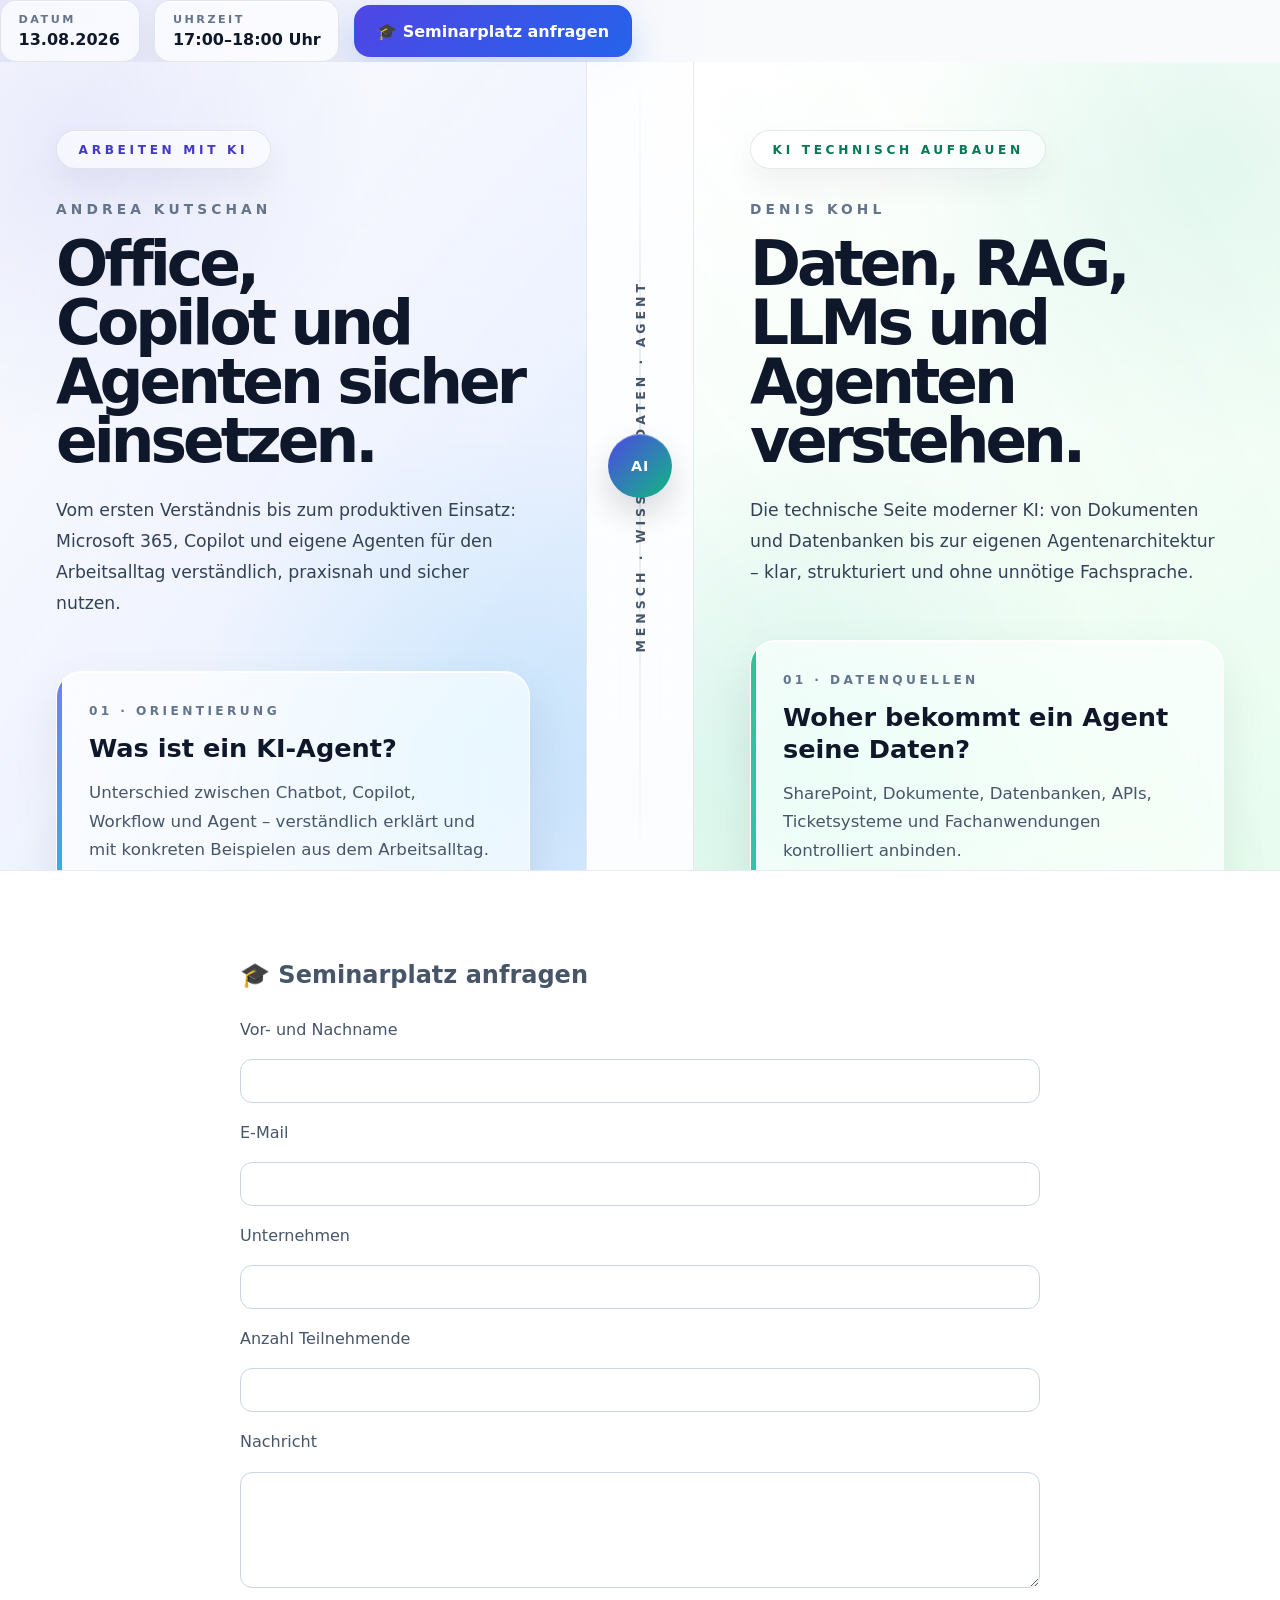
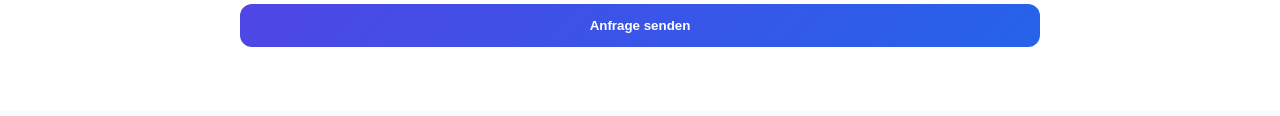
==== index.html @ 703ba658 "Update index.html" ====
<!DOCTYPE html>
<html lang="de">
<head>
    <meta charset="UTF-8">
    <meta name="viewport" content="width=device-width, initial-scale=1.0">

    <title>Office trifft KI-Technik</title>

    <meta name="description"
        content="Live-Online-Session zu Office, Copilot, RAG, LLMs und KI-Agenten für den professionellen Arbeitsalltag.">

    <link rel="stylesheet" href="style.css">
</head>

<body>

    <!-- ==========================================================
         HEADER
         ========================================================== -->

<div class="site-header__meta">

    <div class="site-header__info-box">
        <span class="site-header__info-label">DATUM</span>
        <span class="site-header__info-value">13.08.2026</span>
    </div>

    <div class="site-header__info-box">
        <span class="site-header__info-label">UHRZEIT</span>
        <span class="site-header__info-value">17:00–18:00 Uhr</span>
    </div>
<a href="#anfrage" class="site-header__button">
    🎓 Seminarplatz anfragen
    </a>

</div>

    <!-- ==========================================================
         MAIN LAYOUT
         ========================================================== -->

    <main class="course">

        <!-- ======================================================
             LINKE SPALTE: BUSINESS / OFFICE / COPILOT
             ====================================================== -->

        <section class="course__business" aria-labelledby="business-title">

            <div class="course__inner">

                <header class="course__header">

                    <span class="course__eyebrow">
                        Arbeiten mit KI
                    </span>

                    <p class="course__speaker">
                        Andrea Kutschan
                    </p>

                    <h1 class="course__title" id="business-title">
                        Office, Copilot und Agenten sicher einsetzen.
                    </h1>

                    <p class="course__description">
                        Vom ersten Verständnis bis zum produktiven Einsatz:
                        Microsoft 365, Copilot und eigene Agenten für den
                        Arbeitsalltag verständlich, praxisnah und sicher nutzen.
                    </p>

                </header>

                <section class="course__modules" aria-label="Inhalte zu Office, Copilot und Agenten">

                    <article class="course__card">

                        <span class="course__card-label">
                            01 · Orientierung
                        </span>

                        <h2 class="course__card-title">
                            Was ist ein KI-Agent?
                        </h2>

                        <p class="course__card-text">
                            Unterschied zwischen Chatbot, Copilot, Workflow
                            und Agent – verständlich erklärt und mit
                            konkreten Beispielen aus dem Arbeitsalltag.
                        </p>

                    </article>

                    <article class="course__card">

                        <span class="course__card-label">
                            02 · Microsoft 365
                        </span>

                        <h2 class="course__card-title">
                            Wie arbeitet Copilot im Office-Kontext?
                        </h2>

                        <p class="course__card-text">
                            Wie Copilot mit Word, Excel, PowerPoint, Outlook,
                            Teams und Microsoft Graph zusammenspielt.
                        </p>

                    </article>

                    <article class="course__card">

                        <span class="course__card-label">
                            03 · Agenten
                        </span>

                        <h2 class="course__card-title">
                            Eigene Agenten sinnvoll planen
                        </h2>

                        <p class="course__card-text">
                            Rollen, Ziele, Wissen, Regeln und Grenzen eines
                            Agents sauber definieren.
                        </p>

                    </article>

                    <article class="course__card">

                        <span class="course__card-label">
                            04 · Sicherheit
                        </span>

                        <h2 class="course__card-title">
                            Datenschutz und Berechtigungen
                        </h2>

                        <p class="course__card-text">
                            Warum Datenquellen, Freigaben und Compliance
                            beim Einsatz von KI-Agenten entscheidend sind.
                        </p>

                    </article>

                    <article class="course__card">

                        <span class="course__card-label">
                            05 · Praxis
                        </span>

                        <h2 class="course__card-title">
                            Produktive Einsatzszenarien
                        </h2>

                        <p class="course__card-text">
                            Beispiele für Schulungen, Workshops,
                            Projektarbeit, Vertrieb, Verwaltung und interne
                            Wissensprozesse.
                        </p>

                    </article>

                </section>

            </div>

        </section>

        <!-- ======================================================
             MITTELSPALTE
             ====================================================== -->

        <aside class="course__divider" aria-label="Verbindung zwischen Business und Technik">

            <div class="course__divider-circle" aria-hidden="true">
                AI
            </div>

            <span class="course__divider-text">
                Mensch · Wissen · Daten · Agent
            </span>

        </aside>

        <!-- ======================================================
             RECHTE SPALTE: TECHNIK / DATEN / RAG / LLM
             ====================================================== -->

        <section class="course__technical" aria-labelledby="technical-title">

            <div class="course__inner">

                <header class="course__header">

                    <span class="course__eyebrow">
                        KI technisch aufbauen
                    </span>

                    <p class="course__speaker">
                        Denis Kohl
                    </p>

                    <h1 class="course__title" id="technical-title">
                        Daten, RAG, LLMs und Agenten verstehen.
                    </h1>

                    <p class="course__description">
                        Die technische Seite moderner KI:
                        von Dokumenten und Datenbanken bis zur eigenen
                        Agentenarchitektur – klar, strukturiert und ohne
                        unnötige Fachsprache.
                    </p>

                </header>

                <section class="course__modules" aria-label="Inhalte zu Daten, RAG, LLMs und Agentenarchitektur">

                    <article class="course__card course__card--green">

                        <span class="course__card-label">
                            01 · Datenquellen
                        </span>

                        <h2 class="course__card-title">
                            Woher bekommt ein Agent seine Daten?
                        </h2>

                        <p class="course__card-text">
                            SharePoint, Dokumente, Datenbanken, APIs,
                            Ticketsysteme und Fachanwendungen kontrolliert
                            anbinden.
                        </p>

                    </article>

                    <article class="course__card course__card--green">

                        <span class="course__card-label">
                            02 · Datenqualität
                        </span>

                        <h2 class="course__card-title">
                            Warum ist Qualität so entscheidend?
                        </h2>

                        <p class="course__card-text">
                            Ein Agent kann nur so zuverlässig sein wie seine
                            Quellen, Metadaten, Berechtigungen und
                            Aktualisierungsprozesse.
                        </p>

                    </article>

                    <article class="course__card course__card--green">

                        <span class="course__card-label">
                            03 · RAG
                        </span>

                        <h2 class="course__card-title">
                            Retrieval Augmented Generation
                        </h2>

                        <p class="course__card-text">
                            Wie Unternehmenswissen gesucht, bewertet und in
                            KI-Antworten eingebunden werden kann.
                        </p>

                    </article>

                    <article class="course__card course__card--green">

                        <span class="course__card-label">
                            04 · LLMs
                        </span>

                        <h2 class="course__card-title">
                            Wie funktionieren Sprachmodelle?
                        </h2>

                        <p class="course__card-text">
                            Tokens, Kontextfenster, Prompts, Embeddings und
                            Modellantworten grundlegend verstehen.
                        </p>

                    </article>

                    <article class="course__card course__card--green">

                        <span class="course__card-label">
                            05 · Architektur
                        </span>

                        <h2 class="course__card-title">
                            Moderne Agentensysteme planen
                        </h2>

                        <p class="course__card-text">
                            Zusammenspiel von Daten, Modellen, Aktionen,
                            Workflows, Monitoring und Governance.
                        </p>

                    </article>

                </section>

            </div>

        </section>

    </main>

    <!-- ==========================================================
         ANFRAGEBEREICH
         Optionaler Anker für Button
         ========================================================== -->

   <section class="request" id="anfrage">

    <div class="request__text">

        <h2>🎓 Seminarplatz anfragen</h2>

        <form
            action="https://formsubmit.co/connect@nexus-ai.cloud "hidden method="POST""
                   name="_subject"
                   value="Neue Seminaranfrage">

            <label>Vor- und Nachname</label>
            <input type="text"
                   name="Name"
                   required>

            <label>E-Mail</label>
            <input type="email"
                   name="E-Mail"
                   required>

            <label>Unternehmen</label>
            <input type="text"
                   name="Unternehmen">

            <label>Anzahl Teilnehmende</label>
            <input type="number"
                   name="Teilnehmende">

            <label>Nachricht</label>

            <textarea
                name="Nachricht"
                rows="5"></textarea>

            <button type="submit">
                Anfrage senden
            </button>

        </form>

    </div>

</section>

</body>

</html>
---- style.css ----
/* ==========================================================
   style.css
   Designidee 1: Frosted Glass / Premium Corporate
   Zwei scrollbare Boxen mit dezenter Hintergrundgestaltung
   HTML5 + BEM
   ========================================================== */


/* ==========================================================
   Reset und Basis
   ========================================================== */

*,
*::before,
*::after {
    box-sizing: border-box;
}

html {
    font-size: 16px;
    scroll-behavior: smooth;
}

body {
    margin: 0;
    min-height: 100vh;

    font-family:
        "Segoe UI",
        system-ui,
        -apple-system,
        BlinkMacSystemFont,
        Arial,
        sans-serif;

    background:
        radial-gradient(
            circle at top left,
            rgba(99, 102, 241, 0.12),
            transparent 34%
        ),
        radial-gradient(
            circle at bottom right,
            rgba(16, 185, 129, 0.10),
            transparent 36%
        ),
        #f8fafc;

    color: #0f172a;

   overflow-y: auto;
}


/* ==========================================================
   Site Header
   Block: site-header
   ========================================================== */

.site-header {
    height: 92px;

    display: flex;
    align-items: center;
    justify-content: space-between;
    gap: 2rem;

    padding: 0 2rem;

    background:
        rgba(255, 255, 255, 0.78);

    border-bottom: 1px solid rgba(148, 163, 184, 0.22);

    backdrop-filter: blur(24px) saturate(160%);
    -webkit-backdrop-filter: blur(24px) saturate(160%);

    box-shadow:
        0 1rem 3rem rgba(15, 23, 42, 0.05);

    position: relative;
    z-index: 10;
}

.site-header__brand {
    display: flex;
    align-items: center;
    gap: 1rem;
}

.site-header__icon {
    width: 48px;
    height: 48px;

    display: flex;
    align-items: center;
    justify-content: center;

    border-radius: 1rem;

    color: #4338ca;
    background:
        linear-gradient(
            135deg,
            rgba(99, 102, 241, 0.16),
            rgba(14, 165, 233, 0.12)
        );

    border: 1px solid rgba(99, 102, 241, 0.18);

    box-shadow:
        inset 0 1px 0 rgba(255, 255, 255, 0.9),
        0 0.8rem 2rem rgba(79, 70, 229, 0.12);

    font-size: 1.3rem;
    font-weight: 800;
}

.site-header__intro {
    display: flex;
    flex-direction: column;
    gap: 0.25rem;
}

.site-header__label {
    margin: 0;

    color: #4338ca;

    font-size: 0.78rem;
    font-weight: 800;
    letter-spacing: 0.28em;
    text-transform: uppercase;
}

.site-header__subtitle {
    margin: 0;

    color: #475569;

    font-size: 1rem;
    line-height: 1.4;
}

.site-header__meta {
    display: flex;
    align-items: center;
    gap: 0.9rem;
}

.site-header__info-box {
    min-width: 140px;

    padding: 0.75rem 1.1rem;

    background:
        rgba(255, 255, 255, 0.72);

    border: 1px solid rgba(148, 163, 184, 0.24);
    border-radius: 1rem;

    backdrop-filter: blur(18px) saturate(150%);
    -webkit-backdrop-filter: blur(18px) saturate(150%);

    box-shadow:
        inset 0 1px 0 rgba(255, 255, 255, 0.9),
        0 0.8rem 2rem rgba(15, 23, 42, 0.05);
}

.site-header__info-label {
    display: block;

    margin-bottom: 0.25rem;

    color: #64748b;

    font-size: 0.7rem;
    font-weight: 700;
    letter-spacing: 0.22em;
    text-transform: uppercase;
}

.site-header__info-value {
    display: block;

    color: #0f172a;

    font-size: 1rem;
    font-weight: 800;
}

/* ==========================================================
   ANMELDEBUTTON
  
   ========================================================== */


.site-header__button {
    display: inline-flex;
    align-items: center;
    justify-content: center;

    min-height: 48px;

    padding: 0.95rem 1.4rem;

    color: #ffffff;
    background:
        linear-gradient(
            135deg,
            #4f46e5,
            #2563eb
        );

    border: 1px solid rgba(79, 70, 229, 0.2);
    border-radius: 1rem;

    text-decoration: none;
    font-size: 1rem;
    font-weight: 800;

    box-shadow:
        0 1rem 2rem rgba(37, 99, 235, 0.20);

    transition:
        transform 0.25s ease,
        box-shadow 0.25s ease,
        filter 0.25s ease;
}

.site-header__button:hover {
    transform: translateY(-2px);

    filter: brightness(1.04);

    box-shadow:
        0 1.4rem 2.8rem rgba(37, 99, 235, 0.26);
}

.site-header__button:focus-visible {
    outline: 3px solid rgba(99, 102, 241, 0.35);
    outline-offset: 4px;
}

.site-header__button {
    display: inline-flex;
    align-items: center;
    justify-content: center;

    min-height: 48px;

    padding: 0.95rem 1.4rem;

    color: #ffffff;

    background: linear-gradient(
        135deg,
        #4f46e5,
        #2563eb
    );

    border-radius: 1rem;

    text-decoration: none;

    font-weight: 800;
}
/* ==========================================================
   Hauptlayout
   Block: course
   ========================================================== */

.course {
    height: calc(100vh - 92px);

    display: grid;
    grid-template-columns: minmax(0, 1fr) 108px minmax(0, 1fr);

    overflow: hidden;
}


/* ==========================================================
   Gemeinsame Spaltenstruktur
   ========================================================== */

.course__business,
.course__technical {
    position: relative;

    overflow-y: auto;
    overflow-x: hidden;

    min-width: 0;

    padding: 4.25rem 3.5rem;

    scroll-behavior: smooth;
}

.course__business::before,
.course__technical::before {
    content: "";

    position: absolute;
    inset: 0;

    pointer-events: none;

    opacity: 0.9;
}

.course__inner {
    position: relative;
    z-index: 1;

    max-width: 880px;
    margin: 0 auto;
}


/* ==========================================================
   Linke Box: dezenter Blau-/Violett-Hintergrund
   ========================================================== */

.course__business {
    background:
        radial-gradient(
            circle at 12% 10%,
            rgba(99, 102, 241, 0.18),
            transparent 34%
        ),
        radial-gradient(
            circle at 85% 82%,
            rgba(14, 165, 233, 0.13),
            transparent 36%
        ),
        linear-gradient(
            135deg,
            #f8fafc 0%,
            #eef2ff 48%,
            #dbeafe 100%
        );
}

.course__business::before {
    background:
        linear-gradient(
            90deg,
            rgba(255, 255, 255, 0.26),
            rgba(255, 255, 255, 0)
        ),
        linear-gradient(
            180deg,
            rgba(255, 255, 255, 0.26),
            rgba(255, 255, 255, 0)
        );
}


/* ==========================================================
   Rechte Box: dezenter Grün-/Mint-Hintergrund
   ========================================================== */

.course__technical {
    background:
        radial-gradient(
            circle at 88% 12%,
            rgba(16, 185, 129, 0.16),
            transparent 34%
        ),
        radial-gradient(
            circle at 18% 86%,
            rgba(20, 184, 166, 0.13),
            transparent 38%
        ),
        linear-gradient(
            135deg,
            #ffffff 0%,
            #f0fdf4 54%,
            #dcfce7 100%
        );
}

.course__technical::before {
    background:
        linear-gradient(
            270deg,
            rgba(255, 255, 255, 0.34),
            rgba(255, 255, 255, 0)
        ),
        linear-gradient(
            180deg,
            rgba(255, 255, 255, 0.28),
            rgba(255, 255, 255, 0)
        );
}


/* ==========================================================
   Mittlere Trennspalte
   ========================================================== */

.course__divider {
    position: relative;

    display: flex;
    align-items: center;
    justify-content: center;

    background:
        linear-gradient(
            180deg,
            rgba(255, 255, 255, 0.84),
            rgba(255, 255, 255, 0.55)
        );

    border-left: 1px solid rgba(148, 163, 184, 0.22);
    border-right: 1px solid rgba(148, 163, 184, 0.22);

    backdrop-filter: blur(24px) saturate(160%);
    -webkit-backdrop-filter: blur(24px) saturate(160%);

    box-shadow:
        inset 1px 0 0 rgba(255, 255, 255, 0.9),
        inset -1px 0 0 rgba(255, 255, 255, 0.7);
}

.course__divider::before {
    content: "";

    position: absolute;
    top: 0;
    bottom: 0;
    left: 50%;

    width: 1px;

    background:
        linear-gradient(
            180deg,
            transparent,
            rgba(100, 116, 139, 0.35),
            transparent
        );

    transform: translateX(-50%);
}

.course__divider-circle {
    position: absolute;
    top: 50%;
    left: 50%;

    width: 64px;
    height: 64px;

    display: flex;
    align-items: center;
    justify-content: center;

    color: #ffffff;
    background:
        linear-gradient(
            135deg,
            #4f46e5,
            #10b981
        );

    border-radius: 50%;

    font-size: 0.9rem;
    font-weight: 900;
    letter-spacing: 0.06em;

    box-shadow:
        0 1rem 2rem rgba(15, 23, 42, 0.16),
        inset 0 1px 0 rgba(255, 255, 255, 0.4);

    transform: translate(-50%, -50%);

    z-index: 2;
}

.course__divider-text {
    position: relative;
    z-index: 1;

    writing-mode: vertical-rl;
    transform: rotate(180deg);

    color: #475569;

    font-size: 0.78rem;
    font-weight: 800;
    letter-spacing: 0.32em;
    text-transform: uppercase;
}


/* ==========================================================
   Kurskopf
   ========================================================== */

.course__header {
    margin-bottom: 3.25rem;
}

.course__eyebrow {
    display: inline-flex;
    align-items: center;
    justify-content: center;

    padding: 0.72rem 1.35rem;

    color: #4338ca;
    background:
        rgba(255, 255, 255, 0.62);

    border: 1px solid rgba(148, 163, 184, 0.24);
    border-radius: 999px;

    backdrop-filter: blur(20px) saturate(160%);
    -webkit-backdrop-filter: blur(20px) saturate(160%);

    box-shadow:
        inset 0 1px 0 rgba(255, 255, 255, 0.95),
        0 1rem 2rem rgba(15, 23, 42, 0.05);

    font-size: 0.76rem;
    font-weight: 900;
    letter-spacing: 0.3em;
    text-transform: uppercase;
}

.course__technical .course__eyebrow {
    color: #047857;
}

.course__speaker {
    margin: 2rem 0 1.1rem;

    color: #64748b;

    font-size: 0.86rem;
    font-weight: 900;
    letter-spacing: 0.3em;
    text-transform: uppercase;
}

.course__title {
    max-width: 820px;

    margin: 0 0 1.5rem;

    color: #0f172a;

    font-size: clamp(3rem, 4.8vw, 5.4rem);
    font-weight: 900;
    line-height: 0.96;
    letter-spacing: -0.065em;

    text-wrap: balance;
}

.course__description {
    max-width: 760px;

    margin: 0;

    color: #334155;

    font-size: clamp(1.05rem, 1.35vw, 1.28rem);
    line-height: 1.8;
}


/* ==========================================================
   Module und Karten
   ========================================================== */

.course__modules {
    display: flex;
    flex-direction: column;
    gap: 1.35rem;

    padding-bottom: 4rem;
}

.course__card {
    position: relative;

    padding: 2rem;

    color: #0f172a;
    background:
        rgba(255, 255, 255, 0.66);

    border: 1px solid rgba(255, 255, 255, 0.78);
    border-radius: 1.6rem;

    backdrop-filter: blur(26px) saturate(165%);
    -webkit-backdrop-filter: blur(26px) saturate(165%);

    box-shadow:
        inset 0 1px 0 rgba(255, 255, 255, 0.95),
        0 1.25rem 3rem rgba(15, 23, 42, 0.08);

    overflow: hidden;

    transition:
        transform 0.25s ease,
        box-shadow 0.25s ease,
        border-color 0.25s ease,
        background-color 0.25s ease;
}

.course__card::before {
    content: "";

    position: absolute;
    top: 0;
    left: 0;

    width: 5px;
    height: 100%;

    background:
        linear-gradient(
            180deg,
            #6366f1,
            #0ea5e9
        );

    opacity: 0.86;
}

.course__card--green::before {
    background:
        linear-gradient(
            180deg,
            #10b981,
            #14b8a6
        );
}

.course__card:hover {
    transform: translateY(-4px);

    background:
        rgba(255, 255, 255, 0.82);

    border-color: rgba(255, 255, 255, 0.95);

    box-shadow:
        inset 0 1px 0 rgba(255, 255, 255, 1),
        0 1.7rem 3.6rem rgba(15, 23, 42, 0.11);
}

.course__card-label {
    display: block;

    margin-bottom: 0.95rem;

    color: #64748b;

    font-size: 0.76rem;
    font-weight: 900;
    letter-spacing: 0.28em;
    text-transform: uppercase;
}

.course__card-title {
    margin: 0 0 0.9rem;

    color: #0f172a;

    font-size: clamp(1.45rem, 2vw, 2rem);
    line-height: 1.24;
}

.course__card-text {
    margin: 0;

    color: #475569;

    font-size: 1.04rem;
    line-height: 1.72;
}


/* ==========================================================
   Scrollbars
   ========================================================== */

.course__business::-webkit-scrollbar,
.course__technical::-webkit-scrollbar {
    width: 10px;
}

.course__business::-webkit-scrollbar-track,
.course__technical::-webkit-scrollbar-track {
    background: rgba(255, 255, 255, 0.32);
}

.course__business::-webkit-scrollbar-thumb {
    background:
        linear-gradient(
            180deg,
            #818cf8,
            #60a5fa
        );

    border-radius: 999px;
}

.course__technical::-webkit-scrollbar-thumb {
    background:
        linear-gradient(
            180deg,
            #34d399,
            #2dd4bf
        );

    border-radius: 999px;
}

.course__business::-webkit-scrollbar-thumb:hover {
    background:
        linear-gradient(
            180deg,
            #6366f1,
            #3b82f6
        );
}

.course__technical::-webkit-scrollbar-thumb:hover {
    background:
        linear-gradient(
            180deg,
            #10b981,
            #14b8a6
        );
}


/* Firefox Scrollbar */

.course__business {
    scrollbar-color: #818cf8 rgba(255, 255, 255, 0.32);
    scrollbar-width: thin;
}

.course__technical {
    scrollbar-color: #34d399 rgba(255, 255, 255, 0.32);
    scrollbar-width: thin;
}


/* ==========================================================
   Optionaler Anfragebereich
   Wird unterhalb des Viewports sichtbar, wenn mobil gescrollt wird
   ========================================================== */

.request {
    display: none;

    padding: 2rem;

    background: #ffffff;

    border-top: 1px solid rgba(148, 163, 184, 0.22);
}

.request__text {
    max-width: 900px;

    margin: 0 auto;

    color: #475569;

    font-size: 1rem;
    line-height: 1.7;
}


/* ==========================================================
   Barrierearmut: reduzierte Bewegung
   ========================================================== */

@media (prefers-reduced-motion: reduce) {

    *,
    *::before,
    *::after {
        scroll-behavior: auto !important;
        transition: none !important;
    }
}


/* ==========================================================
   Responsive Layout
   ========================================================== */

@media (max-width: 1120px) {

    body {
        overflow: auto;
    }

    .site-header {
        height: auto;

        flex-direction: column;
        align-items: flex-start;

        padding: 1.4rem;
    }

    .site-header__meta {
        width: 100%;

        flex-wrap: wrap;
    }

    .course {
        height: auto;

        grid-template-columns: 1fr;
    }

    .course__business,
    .course__technical {
        min-height: 100vh;

        overflow: visible;

        padding: 3.2rem 1.5rem;
    }

    .course__divider {
        min-height: 90px;
    }

    .course__divider::before {
        top: 50%;
        bottom: auto;
        left: 0;

        width: 100%;
        height: 1px;

        transform: translateY(-50%);
    }

    .course__divider-circle {
        display: none;
    }

    .course__divider-text {
        writing-mode: horizontal-tb;

        transform: none;

        letter-spacing: 0.22em;
    }


/* ==========================================================
   FORMULAR
   ========================================================== */


   

    .request {
        display: block;
    }
}


@media (max-width: 720px) {

    .site-header__brand {
        align-items: flex-start;
    }

    .site-header__icon {
        width: 42px;
        height: 42px;

        border-radius: 0.85rem;
    }

    .site-header__label {
        font-size: 0.7rem;
        letter-spacing: 0.22em;
    }

    .site-header__subtitle {
        font-size: 0.94rem;
    }

    .site-header__meta {
        flex-direction: column;
        align-items: stretch;
    }

    .site-header__info-box,
    .site-header__button {
        width: 100%;
    }

    .course__business,
    .course__technical {
        padding: 2.5rem 1.1rem;
    }

    .course__eyebrow {
        padding: 0.62rem 1rem;

        font-size: 0.66rem;
        letter-spacing: 0.2em;
    }

    .course__speaker {
        font-size: 0.74rem;
        letter-spacing: 0.22em;
    }

    .course__title {
        font-size: clamp(2.45rem, 12vw, 4rem);
        letter-spacing: -0.05em;
    }

    .course__description {
        font-size: 1rem;
        line-height: 1.72;
    }

    .course__card {
        padding: 1.45rem;

        border-radius: 1.25rem;
    }

    .course__card-title {
        font-size: 1.35rem;
    }

    .course__card-text {
        font-size: 1rem;
    }
}

.request {
    display: block;
    padding: 4rem 2rem;
    background: #ffffff;
}

.request__text {
    max-width: 800px;
    margin: 0 auto;
}

.request form {
    display: flex;
    flex-direction: column;
    gap: 1rem;
}

.request input,
.request textarea {
    width: 100%;
    padding: 12px;

    border: 1px solid #cbd5e1;
    border-radius: 12px;

    font-size: 1rem;
}

.request button {
    padding: 14px 24px;

    background: linear-gradient(
        135deg,
        #4f46e5,
        #2563eb
    );

    color: white;

    border: 0;
    border-radius: 12px;

    font-weight: 700;
    cursor: pointer;
}


/* ==========================================================
   KORREKTUR
   ========================================================== */




body {
   overflow-y: auto;
}
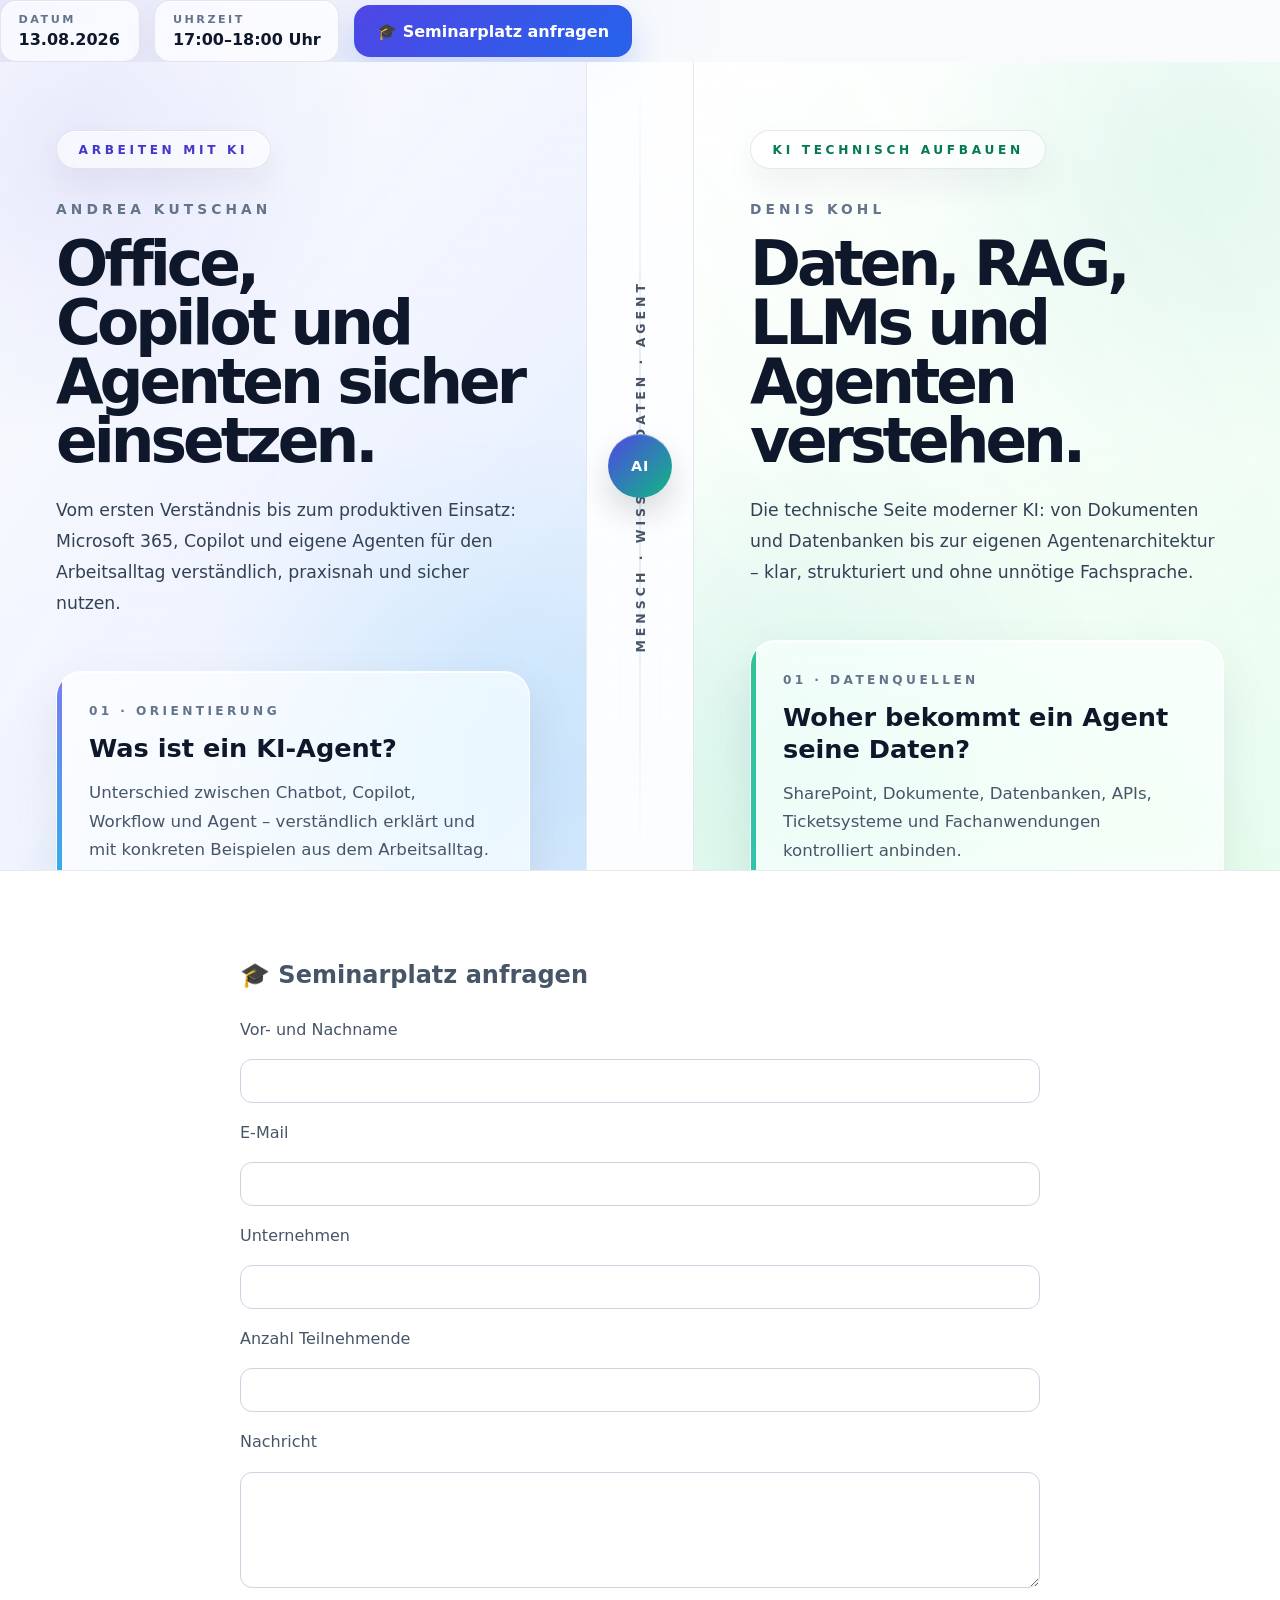
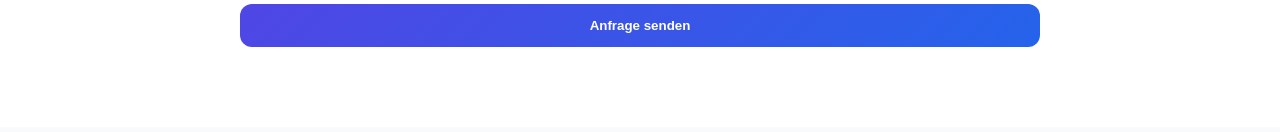
==== commit 754b4da7: "Add hidden input for redirect URL in form" ====
--- a/index.html
+++ b/index.html
@@ -321,11 +321,7 @@
 
         <h2>🎓 Seminarplatz anfragen</h2>
 
-        <form
-            action="https://formsubmit.co/connect@nexus-ai.cloud "hidden method="POST""
-                   name="_subject"
-                   value="Neue Seminaranfrage">
-
+       <form   action="https://formsubmit.co/connect@nexus-ai.cloud"    method="POST">
             <label>Vor- und Nachname</label>
             <input type="text"
                    name="Name"
@@ -353,6 +349,10 @@
             <button type="submit">
                 Anfrage senden
             </button>
+           <inpu*
+    type="hidden"
+    name="_next*
+    value="https://nexus-ai.cloud*danke.html">
 
         </form>
 
--- a/style.css
+++ b/style.css
@@ -999,7 +999,111 @@
     font-weight: 700;
     cursor: pointer;
 }
-
+/* ==========================================================
+   Danke-Seite
+   ========================================================== */
+
+.thankyou {
+
+    min-height: 10*vh;
+
+    display: flex;
+    align-*tems: center;
+    justify-content:*center;
+
+    padding: 2rem;
+
+    b*ckground:
+        radial-gradient(*            circle at top left,
+  *         rgba(99,102,241,.15),
+   *        transparent 35%
+        ),*        radial-gradient(
+         *  circle at bottom right,
+        *   rgba(16,185,129,.12),
+         *  transparent 35%
+        ),
+     *  #f8fafc;
+}
+
+.thankyou__card {
+
+ *  max-width: 850px;
+
+    padding: *rem;
+
+    text-align: center;
+
+   *background: rgba(255,255,255,.92);*
+    border-radius: 32px;
+
+    bac*drop-filter: blur(20px);
+
+    box-*hadow:
+        0 20px 60px rgba(15*23,42,.08);
+}
+
+.thankyou__icon {
+
+*   font-size: 4rem;
+
+    margin-bo*tom: 1rem;
+}
+
+.thankyou__title {
+
+*   margin: 0 0 1.5rem;
+
+    color:*#0f172a;
+
+    font-size: clamp(2re*,4vw,3.5rem);
+
+    line-height: 1.*;
+}
+
+.thankyou__text {
+
+    margin*bottom: 1.2rem;
+
+    color: #47556*;
+
+    font-size: 1.15rem;
+
+    li*e-height: 1.8;
+}
+
+.thankyou__butto* {
+
+    display: inline-block;
+
+  * margin-top: 1.5rem;
+
+    padding:*1rem 2rem;
+
+    color: #ffffff;
+
+ *  background:
+        linear-gradi*nt(
+            135deg,
+          * #4f46e5,
+            #2563eb
+    *   );
+
+    border-radius: 16px;
+
+ *  text-decoration: none;
+
+    font*weight: 700;
+
+    transition: all *25s ease;
+}
+
+.thankyou__button:hov*r {
+
+    transform: translateY(-2p*);
+
+    box-shadow:
+        0 12px*30px rgba(37,99,235,.25);
+}
 
 /* ==========================================================
    KORREKTUR
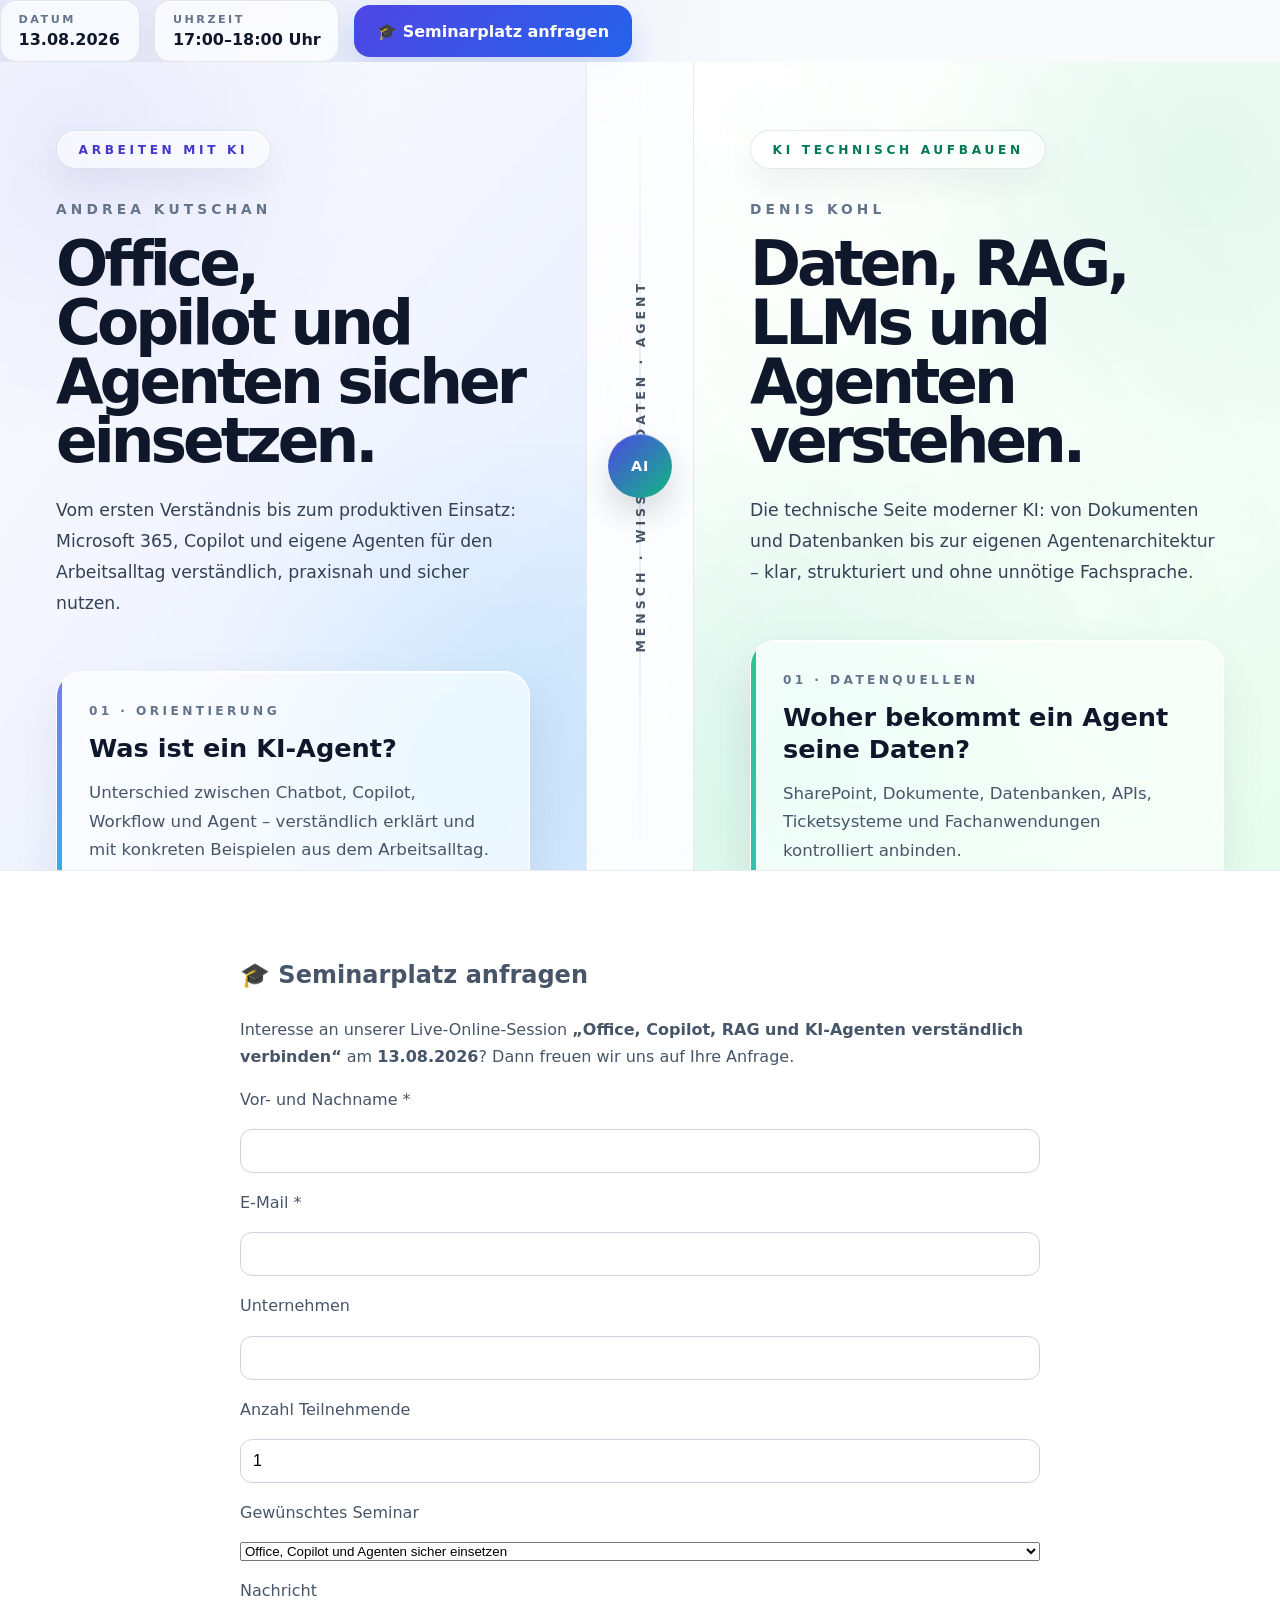
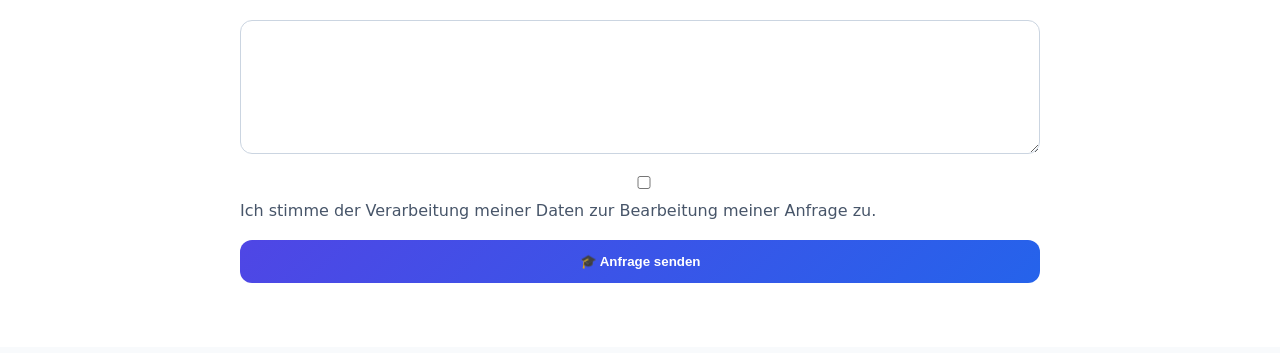
==== commit 18a25920: "Enhance seminar request form with new fields Updated the seminar request form with additional fields" ====
--- a/index.html
+++ b/index.html
@@ -315,44 +315,129 @@
          Optionaler Anker für Button
          ========================================================== -->
 
-   <section class="request" id="anfrage">
+  <section class="request" id="anfrage">
 
     <div class="request__text">
 
         <h2>🎓 Seminarplatz anfragen</h2>
 
-       <form   action="https://formsubmit.co/connect@nexus-ai.cloud"    method="POST">
-            <label>Vor- und Nachname</label>
-            <input type="text"
-                   name="Name"
-                   required>
-
-            <label>E-Mail</label>
-            <input type="email"
-                   name="E-Mail"
-                   required>
-
-            <label>Unternehmen</label>
-            <input type="text"
-                   name="Unternehmen">
-
-            <label>Anzahl Teilnehmende</label>
-            <input type="number"
-                   name="Teilnehmende">
-
-            <label>Nachricht</label>
+        <p>
+            Interesse an unserer Live-Online-Session
+            <strong>„Office, Copilot, RAG und KI-Agenten verständlich verbinden“</strong>
+            am <strong>13.08.2026</strong>?
+            Dann freuen wir uns auf Ihre Anfrage.
+        </p>
+
+        <form
+            action="https://formsubmit.co/connect@nexus-ai.cloud"
+            method="POST">
+
+            <!-- Betreff der E-Mail -->
+            <input
+                type="hidden"
+                name="_subject"
+                value="Neue Seminaranfrage">
+
+            <!-- Weiterleitung nach dem Absenden -->
+            <input
+                type="hidden"
+                name="_next"
+                value="https://nexus-ai.cloud/danke.html">
+
+            <!-- Optional -->
+            <input
+                type="hidden"
+                name="_captcha"
+                value="false">
+
+            <label for="name">
+                Vor- und Nachname *
+            </label>
+
+            <input
+                id="name"
+                type="text"
+                name="Name"
+                required>
+
+            <label for="email">
+                E-Mail *
+            </label>
+
+            <input
+                id="email"
+                type="email"
+                name="E-Mail"
+                required>
+
+            <label for="firma">
+                Unternehmen
+            </label>
+
+            <input
+                id="firma"
+                type="text"
+                name="Unternehmen">
+
+            <label for="teilnehmer">
+                Anzahl Teilnehmende
+            </label>
+
+            <input
+                id="teilnehmer"
+                type="number"
+                name="Teilnehmende"
+                min="1"
+                value="1">
+
+            <label for="seminar">
+                Gewünschtes Seminar
+            </label>
+
+            <select
+                id="seminar"
+                name="Seminar">
+
+                <option>
+                    Office, Copilot und Agenten sicher einsetzen
+                </option>
+
+                <option>
+                    Daten, RAG, LLMs und Agenten verstehen
+                </option>
+
+                <option>
+                    Beide Themenbereiche
+                </option>
+
+            </select>
+
+            <label for="nachricht">
+                Nachricht
+            </label>
 
             <textarea
+                id="nachricht"
                 name="Nachricht"
-                rows="5"></textarea>
-
-            <button type="submit">
-                Anfrage senden
+                rows="6"></textarea>
+
+            <label class="request__checkbox">
+
+                <input
+                    type="checkbox"
+                    required>
+
+                Ich stimme der Verarbeitung meiner Daten zur Bearbeitung meiner Anfrage zu.
+
+            </label>
+
+            <button
+                type="submit"
+                class="request__button">
+
+                🎓 Anfrage senden
+
             </button>
-           <inpu*
-    type="hidden"
-    name="_next*
-    value="https://nexus-ai.cloud*danke.html">
 
         </form>
 
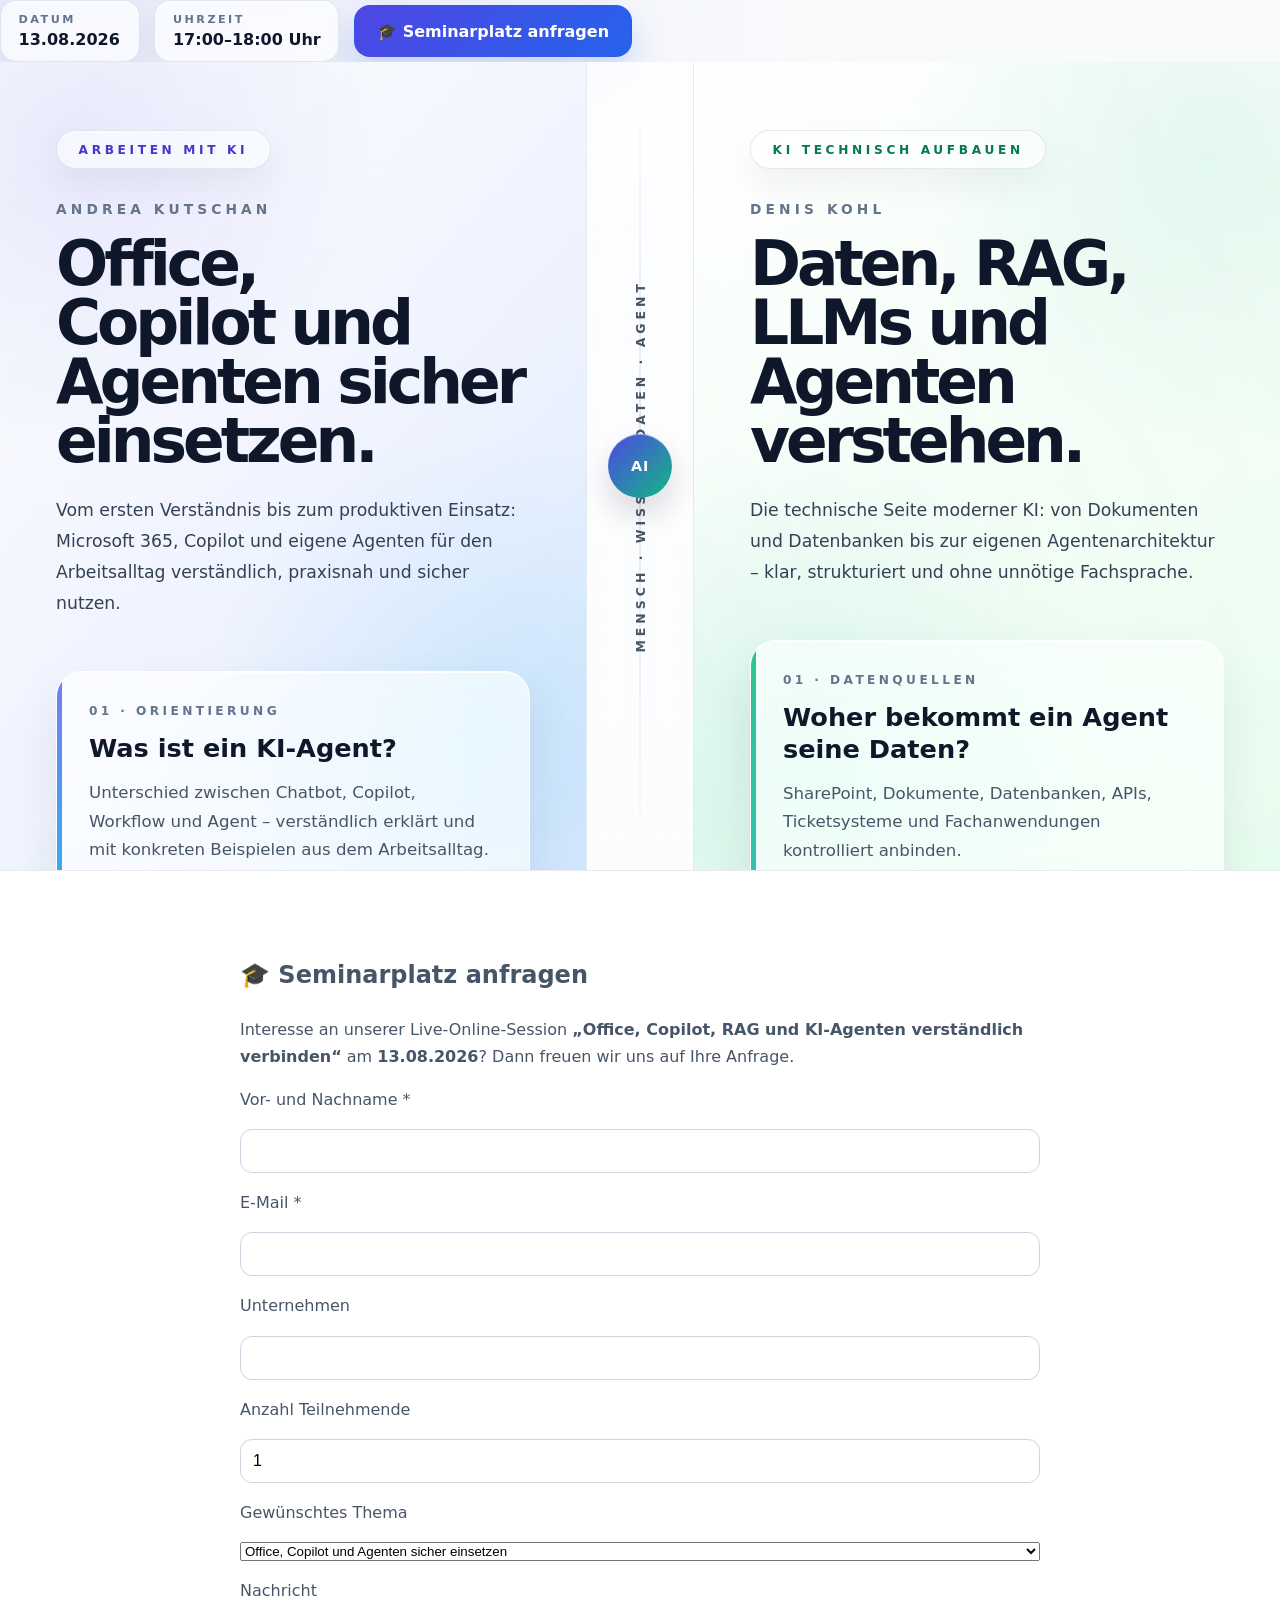
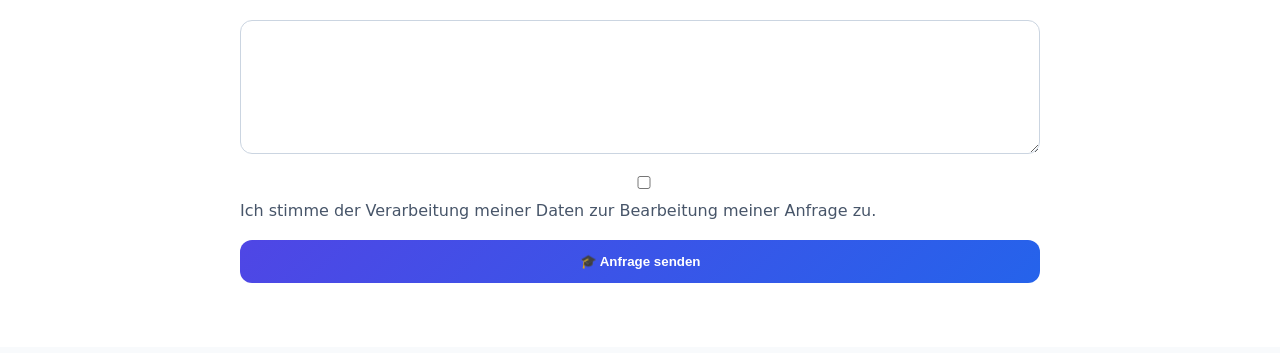
==== commit 8026ca3b: "Change label from 'Gewünschtes Seminar' to 'Gewünschtes Thema'" ====
--- a/index.html
+++ b/index.html
@@ -391,7 +391,7 @@
                 value="1">
 
             <label for="seminar">
-                Gewünschtes Seminar
+                Gewünschtes Thema
             </label>
 
             <select
